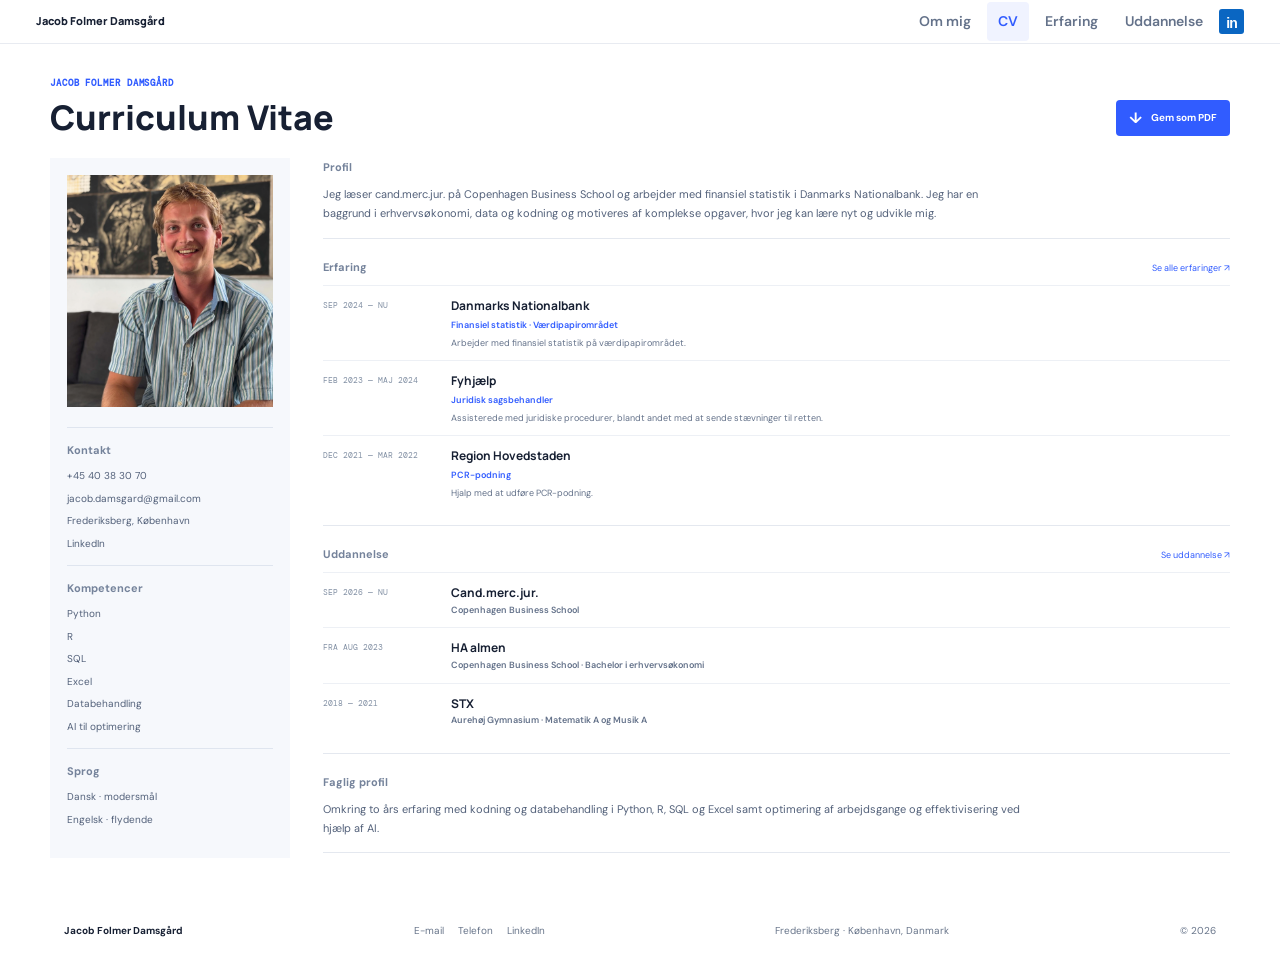
==== cv/index.html @ f984f9c4 "Add files via upload" ====
<!doctype html>
<html lang="da">
  <head>
    <meta charset="utf-8" />
    <meta name="viewport" content="width=device-width, initial-scale=1" />
    <meta name="description" content="CV for Jacob Folmer Damsgård." />
    <meta name="theme-color" content="#ffffff" />
    <title>CV — Jacob Folmer Damsgård</title>
    <link rel="preconnect" href="https://fonts.googleapis.com" />
    <link rel="preconnect" href="https://fonts.gstatic.com" crossorigin />
    <link href="https://fonts.googleapis.com/css2?family=DM+Mono:wght@400;500&family=DM+Sans:wght@400;500;600;700&family=Manrope:wght@400;500;600;700;800&display=swap" rel="stylesheet" />
    <link rel="stylesheet" href="../styles.css" />
    <script src="../site.js" defer></script>
  </head>
  <body data-page="cv">
    <a class="skip-link" href="#indhold">Gå til indhold</a>
    <header class="topbar">
      <a class="wordmark" href="../">Jacob Folmer Damsgård</a>
      <button class="menu-toggle" type="button" aria-expanded="false" aria-controls="main-nav"><span class="menu-toggle-lines" aria-hidden="true"></span><span class="sr-only">Åbn navigation</span></button>
      <nav class="main-nav" id="main-nav" aria-label="Hovednavigation">
        <a href="../">Om mig</a><a class="is-current" aria-current="page" href="../cv/">CV</a><a href="../experience/">Erfaring</a><a href="../education/">Uddannelse</a>
        <a class="nav-linkedin" href="https://www.linkedin.com/in/jacob-folmer-damsg%C3%A5rd-960692263/" target="_blank" rel="noreferrer" aria-label="LinkedIn, åbner i en ny fane"><span aria-hidden="true">in</span></a>
      </nav>
      <span class="nav-spacer" aria-hidden="true"></span>
    </header>
    <main class="cv-page" id="indhold">
      <div class="page-title-row cv-title-row">
        <div><p class="page-eyebrow">JACOB FOLMER DAMSGÅRD</p><h1>Curriculum Vitae</h1></div>
        <button class="download-button" type="button" data-print><span aria-hidden="true">↓</span> Gem som PDF</button>
      </div>
      <div class="cv-layout">
        <aside class="cv-sidebar">
          <img class="cv-photo" src="../cv%20billede.png" alt="Portræt af Jacob Folmer Damsgård" />
          <section class="cv-side-section"><h2>Kontakt</h2><ul class="cv-contact-list"><li><a href="tel:+4540383070">+45 40 38 30 70</a></li><li><a href="mailto:jacob.damsgard@gmail.com">jacob.damsgard@gmail.com</a></li><li>Frederiksberg, København</li><li><a href="https://www.linkedin.com/in/jacob-folmer-damsg%C3%A5rd-960692263/" target="_blank" rel="noreferrer">LinkedIn</a></li></ul></section>
          <section class="cv-side-section"><h2>Kompetencer</h2><ul class="cv-skill-list"><li>Python</li><li>R</li><li>SQL</li><li>Excel</li><li>Databehandling</li><li>AI til optimering</li></ul></section>
          <section class="cv-side-section"><h2>Sprog</h2><ul class="cv-skill-list"><li>Dansk · modersmål</li><li>Engelsk · flydende</li></ul></section>
        </aside>
        <div class="cv-main-column">
          <section class="cv-section"><h2>Profil</h2><p>Jeg læser cand.merc.jur. på Copenhagen Business School og arbejder med finansiel statistik i Danmarks Nationalbank. Jeg har en baggrund i erhvervsøkonomi, data og kodning og motiveres af komplekse opgaver, hvor jeg kan lære nyt og udvikle mig.</p></section>
          <section class="cv-section"><div class="cv-section-title"><h2>Erfaring</h2><a href="../experience/">Se alle erfaringer ↗</a></div>
            <article class="cv-entry"><div class="cv-entry-meta">SEP 2024 — NU</div><div><h3>Danmarks Nationalbank</h3><p class="cv-role">Finansiel statistik · Værdipapirområdet</p><p>Arbejder med finansiel statistik på værdipapirområdet.</p></div></article>
            <article class="cv-entry"><div class="cv-entry-meta">FEB 2023 — MAJ 2024</div><div><h3>Fyhjælp</h3><p class="cv-role">Juridisk sagsbehandler</p><p>Assisterede med juridiske procedurer, blandt andet med at sende stævninger til retten.</p></div></article>
            <article class="cv-entry"><div class="cv-entry-meta">DEC 2021 — MAR 2022</div><div><h3>Region Hovedstaden</h3><p class="cv-role">PCR-podning</p><p>Hjalp med at udføre PCR-podning.</p></div></article>
          </section>
          <section class="cv-section"><div class="cv-section-title"><h2>Uddannelse</h2><a href="../education/">Se uddannelse ↗</a></div>
            <article class="cv-entry"><div class="cv-entry-meta">SEP 2026 — NU</div><div><h3>Cand.merc.jur.</h3><p class="cv-role">Copenhagen Business School</p></div></article>
            <article class="cv-entry"><div class="cv-entry-meta">FRA AUG 2023</div><div><h3>HA almen</h3><p class="cv-role">Copenhagen Business School · Bachelor i erhvervsøkonomi</p></div></article>
            <article class="cv-entry"><div class="cv-entry-meta">2018 — 2021</div><div><h3>STX</h3><p class="cv-role">Aurehøj Gymnasium · Matematik A og Musik A</p></div></article>
          </section>
          <section class="cv-section"><h2>Faglig profil</h2><p>Omkring to års erfaring med kodning og databehandling i Python, R, SQL og Excel samt optimering af arbejdsgange og effektivisering ved hjælp af AI.</p></section>
        </div>
      </div>
    </main>
    <footer class="footer"><a class="footer-name" href="../">Jacob Folmer Damsgård</a><div class="footer-contact"><a href="mailto:jacob.damsgard@gmail.com">E-mail</a><a href="tel:+4540383070">Telefon</a><a href="https://www.linkedin.com/in/jacob-folmer-damsg%C3%A5rd-960692263/" target="_blank" rel="noreferrer">LinkedIn</a></div><span>Frederiksberg · København, Danmark</span><span>© <span data-current-year>2026</span></span></footer>
  </body>
</html>
---- styles.css ----
:root {
  color-scheme: light;
  --ink: #172033;
  --muted: #68758a;
  --paper: #ffffff;
  --white: #ffffff;
  --line: #e1e6ef;
  --green: #315cff;
  --green-dark: #294bd0;
  --lime: #edf2ff;
  --coral: #315cff;
  --serif: Georgia, "Times New Roman", serif;
  --sans: "DM Sans", "Segoe UI", sans-serif;
  --display: "Manrope", "Segoe UI", sans-serif;
  --mono: "DM Mono", Consolas, monospace;
}

* { box-sizing: border-box; }
html { scroll-behavior: smooth; scroll-padding-top: 86px; }
body { margin: 0; background: var(--paper); color: var(--ink); font-family: var(--sans); font-size: 15px; line-height: 1.65; }
a { color: inherit; text-decoration: none; }
button { color: inherit; font: inherit; }
::selection { background: var(--lime); color: var(--ink); }
.skip-link { position: fixed; z-index: 20; top: 8px; left: 8px; padding: 10px 14px; transform: translateY(-150%); background: var(--ink); color: white; }
.skip-link:focus { transform: translateY(0); }
.sr-only { position: absolute; width: 1px; height: 1px; overflow: hidden; clip: rect(0, 0, 0, 0); white-space: nowrap; }

.topbar { position: sticky; z-index: 10; top: 0; display: grid; grid-template-columns: 1fr auto 1fr; align-items: center; min-height: 72px; padding: 0 clamp(22px, 5vw, 78px); border-bottom: 1px solid rgba(29, 41, 37, .1); background: rgba(244, 246, 241, .94); backdrop-filter: blur(14px); }
.wordmark { display: inline-flex; align-items: center; gap: 11px; width: max-content; font-family: var(--display); font-size: 13px; font-weight: 800; }
.wordmark-mark { display: grid; width: 32px; height: 32px; place-items: center; background: var(--green); color: var(--lime); font-family: var(--mono); font-size: 11px; }
.main-nav { display: flex; align-items: center; gap: clamp(18px, 3vw, 42px); }
.main-nav a { position: relative; padding: 8px 0; color: var(--muted); font-size: 12px; font-weight: 600; transition: color .2s ease; }
.main-nav a:hover, .main-nav a.is-current { color: var(--ink); }
.main-nav a.is-current::after { position: absolute; right: 0; bottom: 1px; left: 0; height: 2px; background: var(--coral); content: ""; }
.contact-link { justify-self: end; display: inline-flex; align-items: center; gap: 9px; font-size: 12px; font-weight: 700; }
.contact-dot, .availability span { width: 7px; height: 7px; border-radius: 50%; background: #79a655; box-shadow: 0 0 0 4px rgba(121, 166, 85, .14); }
.menu-toggle { display: none; }

.page-grid { display: grid; grid-template-columns: minmax(210px, .75fr) minmax(0, 2fr); column-gap: clamp(40px, 8vw, 128px); }
.hero { position: relative; min-height: 640px; padding: 90px clamp(22px, 12vw, 190px) 96px; overflow: hidden; background-image: radial-gradient(rgba(36, 92, 73, .13) .75px, transparent .75px); background-size: 18px 18px; }
.hero::before { position: absolute; top: 0; right: 0; width: 37%; height: 100%; background: linear-gradient(90deg, transparent, rgba(215, 237, 123, .14)); content: ""; pointer-events: none; }
.hero-aside, .hero-copy { position: relative; z-index: 1; }
.hero-aside { padding-top: 15px; }
.portrait-frame { position: relative; display: flex; flex-direction: column; justify-content: center; width: min(100%, 220px); aspect-ratio: 4 / 5; padding: 22px; overflow: hidden; background: var(--green); color: var(--white); }
.portrait-frame::before { position: absolute; top: -25%; right: -40%; width: 120%; aspect-ratio: 1; border: 1px solid rgba(215, 237, 123, .48); border-radius: 50%; content: ""; }
.portrait-frame::after { position: absolute; right: -19%; bottom: -33%; width: 100%; aspect-ratio: 1; border: 1px solid rgba(255, 254, 250, .4); border-radius: 50%; content: ""; }
.portrait-initials { position: relative; z-index: 1; align-self: center; color: var(--lime); font-family: var(--display); font-size: clamp(50px, 7vw, 78px); font-weight: 600; line-height: 1; letter-spacing: 0; }
.portrait-caption, .portrait-index { position: absolute; z-index: 1; left: 20px; font-size: 11px; line-height: 1.45; }
.portrait-caption { bottom: 40px; }
.portrait-index { bottom: 17px; color: rgba(255, 254, 250, .62); font-family: var(--mono); font-size: 8px; }
.availability { display: flex; align-items: center; gap: 10px; margin-top: 17px; color: var(--muted); font-size: 11px; }
.eyebrow, .section-kicker { display: flex; align-items: center; gap: 10px; margin: 0; color: var(--green); font-family: var(--mono); font-size: 10px; font-weight: 500; letter-spacing: 0; text-transform: uppercase; }
.eyebrow-line { width: 27px; height: 1px; background: var(--coral); }
h1, h2, h3, p { margin-top: 0; }
.hero h1 { margin: 25px 0 17px; font-family: var(--display); font-size: clamp(48px, 7.5vw, 91px); font-weight: 700; line-height: .98; letter-spacing: 0; }
.hero h1 span, .section-head h2 span { color: var(--green); font-family: var(--serif); font-weight: 400; font-style: italic; }
.hero-lede { max-width: 520px; margin-bottom: 27px; color: #4f5c55; font-size: 17px; line-height: 1.72; }
.hero-actions { display: flex; align-items: center; gap: 25px; }
.button { display: inline-flex; align-items: center; justify-content: center; gap: 21px; min-height: 46px; padding: 0 18px; font-size: 12px; font-weight: 700; transition: transform .18s ease, background .18s ease; }
.button:hover { transform: translateY(-2px); }
.button-primary { background: var(--green); color: var(--white); }
.button-primary:hover { background: var(--green-dark); }
.button span { font-size: 16px; }
.text-link { border-bottom: 1px solid var(--coral); font-size: 12px; font-weight: 700; }
.text-link span { padding-left: 6px; color: var(--coral); }
.hero-meta { display: flex; flex-wrap: wrap; gap: 14px 28px; margin-top: 48px; color: var(--muted); font-size: 11px; }
.meta-label { margin-right: 7px; color: var(--green); font-family: var(--mono); font-size: 9px; }
.hero-bottomline { position: absolute; right: clamp(22px, 12vw, 190px); bottom: 25px; left: clamp(22px, 12vw, 190px); display: flex; justify-content: space-between; align-items: center; border-top: 1px solid rgba(29, 41, 37, .18); padding-top: 12px; color: var(--muted); font-family: var(--mono); font-size: 9px; text-transform: uppercase; }
.hero-bottomline a { display: grid; width: 28px; height: 28px; place-items: center; border: 1px solid var(--line); border-radius: 50%; color: var(--green); font-size: 16px; }

.section { padding: 100px clamp(22px, 12vw, 190px); }
.section-head h2 { margin: 15px 0 0; font-family: var(--display); font-size: clamp(38px, 5vw, 58px); font-weight: 700; line-height: 1.08; letter-spacing: 0; }
.section-heading-row { display: flex; justify-content: space-between; align-items: end; gap: 24px; margin-bottom: 45px; }
.profile-section { display: grid; grid-template-columns: minmax(220px, .9fr) minmax(0, 1fr); gap: clamp(42px, 10vw, 150px); background: var(--white); }
.profile-content { max-width: 650px; }
.profile-content p { margin-bottom: 18px; color: #526058; font-size: 14px; }
.profile-content .profile-intro { color: var(--ink); font-family: var(--serif); font-size: 23px; line-height: 1.55; }
.profile-facts { display: grid; grid-template-columns: repeat(3, 1fr); gap: 16px; margin-top: 34px; padding-top: 20px; border-top: 1px solid var(--line); }
.profile-facts div { display: flex; gap: 10px; align-items: start; color: var(--muted); font-size: 11px; line-height: 1.45; }
.fact-number { color: var(--coral); font-family: var(--mono); font-size: 10px; }
.experience-section { background: var(--paper); }
.filters { display: flex; gap: 4px; padding: 4px; border: 1px solid var(--line); }
.filter-button { min-width: 66px; min-height: 32px; padding: 0 11px; border: 0; background: transparent; color: var(--muted); cursor: pointer; font-size: 11px; }
.filter-button.is-active { background: var(--green); color: white; }
.timeline { position: relative; display: grid; gap: 18px; }
.timeline::before { position: absolute; top: 0; bottom: 0; left: 116px; width: 1px; background: var(--line); content: ""; }
.timeline-item { position: relative; display: grid; grid-template-columns: 116px minmax(0, 1fr); gap: 38px; animation: appear .5s both; }
.timeline-item:nth-child(2) { animation-delay: .06s; }
.timeline-item:nth-child(3) { animation-delay: .12s; }
.timeline-item:nth-child(4) { animation-delay: .18s; }
.timeline-item.is-hidden { display: none; }
.timeline-date { position: relative; padding-top: 28px; color: var(--muted); font-family: var(--mono); font-size: 9px; line-height: 1.5; }
.timeline-dot { position: absolute; z-index: 1; top: 31px; right: -43px; width: 9px; height: 9px; border: 2px solid var(--paper); border-radius: 50%; background: var(--coral); box-shadow: 0 0 0 1px var(--coral); }
.timeline-card { padding: 23px 26px 20px; border: 1px solid var(--line); background: var(--white); transition: border-color .2s ease, transform .2s ease; }
.timeline-card:hover { transform: translateY(-2px); border-color: #9bab9f; }
.timeline-card-top { display: flex; justify-content: space-between; align-items: center; margin-bottom: 12px; }
.type-label { color: var(--green); font-family: var(--mono); font-size: 9px; text-transform: uppercase; }
.type-legal { color: var(--coral); }
.card-index { color: #a7b0aa; font-family: var(--mono); font-size: 10px; }
.timeline-card h3 { margin: 0; font-family: var(--display); font-size: 22px; line-height: 1.3; }
.timeline-card .role { margin: 3px 0 10px; color: var(--green); font-size: 12px; font-weight: 700; }
.timeline-card > p:not(.role) { max-width: 650px; margin-bottom: 11px; color: var(--muted); font-size: 13px; }
details summary { width: max-content; max-width: 100%; color: var(--green); cursor: pointer; font-size: 11px; font-weight: 700; list-style: none; }
details summary::-webkit-details-marker { display: none; }
details summary::after { display: inline-block; margin-left: 9px; color: var(--coral); content: "+"; font-size: 15px; }
details[open] summary::after { content: "−"; }
.timeline-card details p { margin: 8px 0 0; color: var(--muted); font-size: 12px; }
.tag-row, .skill-tags { display: flex; flex-wrap: wrap; gap: 7px; margin-top: 18px; }
.tag-row span, .skill-tags span { padding: 5px 9px; border: 1px solid var(--line); color: var(--muted); font-family: var(--mono); font-size: 9px; }

.education-section { background: var(--white); }
.education-list { margin-top: 45px; border-top: 1px solid var(--line); }
.education-item { display: grid; grid-template-columns: 130px minmax(0, 1fr) 100px; gap: 20px; align-items: start; padding: 24px 0; border-bottom: 1px solid var(--line); }
.education-year { padding-top: 5px; color: var(--muted); font-family: var(--mono); font-size: 10px; }
.education-place { margin: 0 0 3px; color: var(--green); font-size: 11px; font-weight: 700; }
.education-item h3 { margin: 0 0 6px; font-family: var(--display); font-size: 20px; }
.education-item p:last-child { max-width: 650px; margin-bottom: 0; color: var(--muted); font-size: 12px; }
.education-status { justify-self: end; margin-top: 4px; padding: 4px 8px; background: var(--lime); color: var(--green-dark); font-family: var(--mono); font-size: 8px; }
.status-complete { background: #e9eee8; color: var(--muted); }
.earlier-education { padding: 18px 0; border-bottom: 1px solid var(--line); }
.earlier-education summary { font-size: 12px; }
.earlier-grid { display: grid; grid-template-columns: repeat(2, 1fr); gap: 12px 30px; padding-top: 18px; }
.earlier-grid p { margin: 0; color: var(--muted); font-size: 11px; }
.earlier-grid strong { color: var(--ink); }

.skills-section { display: grid; grid-template-columns: minmax(220px, .9fr) minmax(0, 1fr); gap: clamp(42px, 10vw, 150px); }
.skills-content { display: grid; grid-template-columns: repeat(2, minmax(0, 1fr)); gap: 30px 34px; }
.skill-block { padding-top: 15px; border-top: 2px solid var(--green); }
.skill-block h3 { margin-bottom: 9px; font-family: var(--display); font-size: 16px; }
.skill-block p { margin-bottom: 0; color: var(--muted); font-size: 12px; }
.skill-tags { margin-top: 13px; }
.language-list { margin: 0; }
.language-list div { display: grid; grid-template-columns: 86px 1fr; padding: 5px 0; border-bottom: 1px solid var(--line); font-size: 11px; }
.language-list dt { font-weight: 700; }
.language-list dd { margin: 0; color: var(--muted); }
.quote-block { position: relative; grid-column: 1 / -1; display: flex; flex-direction: column; justify-content: center; min-height: 140px; padding: 23px 28px 20px 70px; background: var(--lime); }
.quote-mark { position: absolute; top: 13px; left: 23px; color: var(--green); font-family: var(--serif); font-size: 62px; line-height: 1; }
.quote-block p { max-width: 470px; margin: 0; color: var(--green-dark); font-family: var(--serif); font-size: 23px; font-style: italic; line-height: 1.35; }
.quote-note { margin-top: 12px; color: var(--green); font-family: var(--mono); font-size: 8px; }

.contact-section { padding: 78px clamp(22px, 12vw, 190px); background: var(--green); color: var(--white); }
.contact-inner { display: grid; grid-template-columns: minmax(0, 1fr) auto; align-items: end; gap: 20px 45px; }
.contact-section .section-kicker { grid-column: 1 / -1; color: var(--lime); }
.contact-section h2 { grid-column: 1; margin: 0; font-family: var(--display); font-size: clamp(42px, 6vw, 68px); font-weight: 600; line-height: 1; }
.button-light { grid-column: 2; grid-row: 2; margin-bottom: 6px; background: var(--lime); color: var(--green-dark); }
.button-light:hover { background: #e3f59a; }
.contact-details { grid-column: 1 / -1; display: flex; flex-wrap: wrap; gap: 12px 32px; margin-top: 28px; padding-top: 18px; border-top: 1px solid rgba(255, 255, 255, .25); color: rgba(255, 254, 250, .78); font-size: 11px; }
.contact-details a:hover { color: var(--lime); }
.footer { display: flex; justify-content: space-between; gap: 16px; padding: 17px clamp(22px, 5vw, 78px); color: var(--muted); font-size: 10px; }
.footer-name { color: var(--ink); font-weight: 700; }
.footer-contact { display: flex; gap: 14px; }
.footer-contact a:hover { color: #315cff; }

.topbar { grid-template-columns: 1fr auto auto; width: min(100%, 1280px); min-height: 44px; margin: 0 auto; padding: 0 36px; border-bottom: 1px solid #e8ebf1; background: rgba(255, 255, 255, .96); }
.wordmark { gap: 0; font-size: 11px; }
.main-nav { justify-self: end; gap: 5px; }
.main-nav a { padding: 8px 11px; border-radius: 4px; color: #64728a; font-size: 14px; font-weight: 600; transition: background .18s ease, color .18s ease; }
.main-nav a:hover, .main-nav a:focus-visible, .main-nav a.is-current { color: #315cff; }
.main-nav a:hover, .main-nav a:focus-visible { background: #f5f7ff; }
.main-nav a:focus-visible { outline: 2px solid #315cff; outline-offset: 2px; }
.main-nav a.is-current { background: #f0f3ff; }
.main-nav a.is-current::after { display: none; }
.main-nav .nav-linkedin { display: inline-grid; width: 25px; height: 25px; place-items: center; padding: 0; border-radius: 3px; background: #0a66c2; color: #fff; font-family: Arial, sans-serif; font-size: 14px; font-weight: 700; line-height: 1; }
.main-nav .nav-linkedin:hover, .main-nav .nav-linkedin:focus-visible { background: #004182; color: #fff; }
.main-nav .nav-linkedin span { transform: translateY(1px); letter-spacing: -1px; }
.nav-spacer { width: 0; }

.about-hero { display: grid; grid-template-columns: minmax(0, 1fr) 280px; gap: 70px; align-items: center; width: min(100% - 72px, 1180px); min-height: 450px; margin: 0 auto; padding: 48px 0 55px; }
.about-intro { max-width: 640px; }
.about-intro .eyebrow { margin-bottom: 12px; color: #315cff; font-family: var(--sans); font-size: 10px; font-weight: 700; letter-spacing: 1.1px; }
.about-intro h1 { max-width: 520px; margin: 0 0 6px; color: #151c2d; font-family: var(--display); font-size: clamp(32px, 4vw, 43px); font-weight: 800; line-height: 1.08; letter-spacing: -.3px; }
.about-role { margin: 0 0 19px; color: #64728a; font-size: 14px; }
.about-description { max-width: 520px; margin: 0 0 20px; color: #34415a; font-size: 12px; line-height: 1.8; }
.about-contact { display: grid; gap: 7px; margin: 0; padding: 0; list-style: none; }
.about-contact li { display: flex; align-items: center; gap: 9px; color: #63718a; font-size: 10px; }
.about-contact a:hover { color: #315cff; text-decoration: underline; text-underline-offset: 3px; }
.contact-symbol { display: inline-grid; width: 13px; place-items: center; color: #315cff; font-family: var(--display); font-size: 11px; font-weight: 700; }
.about-portrait { width: 250px; height: 340px; overflow: hidden; background: #eef1f7; }
.about-portrait img { display: block; width: 100%; height: 100%; object-fit: cover; object-position: center 27%; }
.about-portrait > span { font-family: var(--display); font-size: 64px; font-weight: 700; line-height: 1; }
.about-portrait p { margin: 12px 0 0; color: #68758a; font-size: 10px; line-height: 1.5; text-align: center; }
.about-personal { border-top: 1px solid #e8ebf1; background: #fff; }
.about-personal-inner { display: grid; grid-template-columns: minmax(220px, .75fr) minmax(0, 1fr); gap: 65px; width: min(100% - 72px, 1180px); margin: 0 auto; padding: 31px 0 35px; }
.about-personal-kicker { margin: 0 0 8px; color: #315cff; font-family: var(--mono); font-size: 8px; }
.about-personal h2 { margin: 0; color: #172033; font-family: var(--display); font-size: 24px; line-height: 1.2; }
.about-personal-copy p { margin: 0 0 9px; color: #5e6c82; font-size: 11px; line-height: 1.75; }
.about-personal-copy p:last-child { margin-bottom: 0; }
.about-legal-interest { border-top: 1px solid #e8ebf1; background: #f6f8fc; }
.about-legal-interest-inner { display: grid; grid-template-columns: minmax(220px, .75fr) minmax(0, 1fr); gap: 65px; align-items: center; width: min(100% - 72px, 1180px); margin: 0 auto; padding: 31px 0 35px; }
.about-legal-interest h2 { margin: 0; color: #172033; font-family: var(--display); font-size: 24px; line-height: 1.2; }
.about-legal-interest-inner > p { margin: 0; color: #5e6c82; font-size: 11px; line-height: 1.8; }
.about-skills { background: #f6f8fc; }
.about-band-inner, .about-languages { width: min(100% - 72px, 1180px); margin: 0 auto; }
.about-band-inner { min-height: 145px; padding: 34px 0 30px; }
.about-skills h2, .about-languages h2 { margin: 0 0 13px; color: #8793a7; font-family: var(--sans); font-size: 10px; font-weight: 700; letter-spacing: .9px; }
.about-skill-tags { display: flex; flex-wrap: wrap; gap: 6px; }
.about-skill-tags span { padding: 4px 9px; border: 1px solid #d5deff; border-radius: 4px; background: #f8faff; color: #315cff; font-size: 9px; line-height: 1.25; }
.about-languages { min-height: 132px; padding: 34px 0 32px; }
.language-cards { display: grid; grid-template-columns: repeat(3, minmax(120px, 160px)); gap: 8px; }
.language-card { display: flex; align-items: center; gap: 9px; min-height: 38px; padding: 6px 10px; border: 1px solid #e7eaf0; border-radius: 5px; background: #fff; box-shadow: 0 1px 2px rgba(24, 38, 67, .04); }
.language-card-symbol { color: #315cff; font-size: 12px; }
.language-card strong { display: block; font-size: 9px; font-weight: 600; }
.language-card small { display: block; color: #68758a; font-size: 8px; }

body[data-page="about"] .profile-section,
body[data-page="about"] .experience-section,
body[data-page="about"] .education-section,
body[data-page="about"] .skills-section,
body[data-page="about"] .contact-section { display: none; }
.about-explore { width: min(100% - 72px, 1180px); margin: 0 auto; padding: 18px 0 42px; }
.about-explore h2, .page-eyebrow { margin: 0 0 14px; color: #8793a7; font-family: var(--sans); font-size: 10px; font-weight: 700; letter-spacing: .9px; }
.explore-links { display: grid; grid-template-columns: repeat(3, minmax(0, 1fr)); gap: 12px; }
.explore-links a { display: grid; grid-template-columns: 1fr auto; gap: 5px 12px; align-items: center; padding: 15px 16px; border: 1px solid #e7eaf0; border-radius: 5px; background: #fff; transition: border-color .2s ease, transform .2s ease; }
.explore-links a:hover { transform: translateY(-2px); border-color: #b8c7ff; }
.explore-links a > span:first-child { grid-column: 1 / -1; color: #8793a7; font-family: var(--mono); font-size: 8px; }
.explore-links strong { font-size: 12px; }
.explore-links a > span:last-child { color: #315cff; }

.detail-page, .cv-page { width: min(100% - 72px, 1180px); margin: 0 auto; }
.detail-page-heading { padding: 44px 0 35px; }
.detail-page-heading .page-eyebrow, .cv-title-row .page-eyebrow { margin-bottom: 8px; color: #315cff; font-family: var(--mono); font-size: 9px; }
.detail-page-heading h1, .page-title-row h1 { margin: 0 0 9px; color: #172033; font-family: var(--display); font-size: clamp(34px, 5vw, 48px); font-weight: 800; line-height: 1.1; }
.detail-page-heading > p:last-child { max-width: 680px; margin: 0; color: #68758a; font-size: 13px; }
.detail-section { padding: 20px 0 40px; }
.detail-section-title { display: flex; align-items: center; gap: 10px; margin: 0 0 20px; color: #75839b; font-size: 12px; font-weight: 700; }
.detail-section-title > span { color: #315cff; }
.detail-card-list { display: grid; gap: 14px; }
.detail-card { padding: 21px 24px; border: 1px solid #e4e8ef; border-radius: 5px; background: #fff; box-shadow: 0 1px 3px rgba(24, 38, 67, .035); }
.detail-card-meta, .education-detail-meta { display: flex; justify-content: space-between; gap: 14px; margin-bottom: 9px; color: #8290a4; font-family: var(--mono); font-size: 8px; }
.detail-card h3, .education-detail-card h3, .other-education-grid h3 { margin: 0 0 3px; color: #172033; font-family: var(--display); font-size: 18px; line-height: 1.35; }
.detail-role { margin: 0 0 9px; color: #315cff; font-size: 11px; font-weight: 700; }
.detail-card > p:not(.detail-role), .detail-card li, .education-detail-card > p:not(.detail-role), .other-education-grid p { color: #5e6c82; font-size: 11px; line-height: 1.75; }
.detail-card > p:last-of-type { margin-bottom: 9px; }
.detail-card ul { margin: 8px 0 12px; padding-left: 18px; }
.detail-tags { display: flex; flex-wrap: wrap; gap: 6px; margin-top: 13px; }
.detail-tags span { padding: 4px 8px; border: 1px solid #d5deff; border-radius: 4px; background: #f8faff; color: #315cff; font-family: var(--mono); font-size: 8px; }
.next-page-links { display: flex; flex-wrap: wrap; gap: 10px; padding: 10px 0 45px; }
.next-page-links a { display: inline-flex; gap: 20px; align-items: center; padding: 10px 13px; border: 1px solid #e4e8ef; border-radius: 4px; color: #315cff; font-size: 11px; font-weight: 600; }
.next-page-links a:hover { background: #f6f8fc; }

.education-timeline { display: grid; gap: 12px; }
.education-detail-card { padding: 20px 23px; border: 1px solid #e4e8ef; border-radius: 5px; background: #fff; }
.education-detail-meta { align-items: center; }
.education-pill { padding: 3px 7px; border-radius: 3px; background: #eef2ff; color: #315cff; font-size: 7px; }
.education-detail-card .detail-role { margin-bottom: 4px; }
.education-detail-card > p:not(.detail-role) { max-width: 780px; margin: 8px 0 0; }
.thesis-summary { margin-top: 17px; padding: 14px 15px; border-left: 3px solid #315cff; background: #f6f8fc; }
.thesis-heading { display: flex; justify-content: space-between; align-items: center; gap: 12px; margin-bottom: 5px; }
.thesis-heading h4 { margin: 0; color: #75839b; font-size: 10px; font-weight: 700; }
.thesis-heading > span { color: #315cff; font-family: var(--mono); font-size: 9px; font-weight: 500; }
.thesis-summary h5 { margin: 0 0 5px; color: #172033; font-family: var(--display); font-size: 12px; }
.thesis-summary p { margin: 0; color: #5e6c82; font-size: 10px; line-height: 1.65; }
.thesis-download { display: inline-flex; align-items: center; gap: 7px; margin-top: 9px; color: #315cff; font-size: 10px; font-weight: 700; }
.thesis-download:hover { text-decoration: underline; text-underline-offset: 3px; }
.thesis-download span { font-size: 14px; }
.extra-education { padding-top: 0; }
.course-section { padding-top: 0; }
.course-group + .course-group { margin-top: 30px; }
.course-group-heading { display: flex; justify-content: space-between; align-items: baseline; gap: 12px; margin-bottom: 12px; }
.course-group-heading h3 { margin: 0; color: #172033; font-family: var(--display); font-size: 15px; }
.course-group-heading > span { color: #8793a7; font-family: var(--mono); font-size: 8px; }
.course-grid { display: grid; grid-template-columns: repeat(2, minmax(0, 1fr)); gap: 10px; }
.course-card { padding: 15px 17px; border: 1px solid #e4e8ef; border-radius: 5px; background: #fff; transition: border-color .2s ease, transform .2s ease; }
.course-card:hover { transform: translateY(-2px); border-color: #b8c7ff; }
.course-card h4 { margin: 0 0 6px; color: #315cff; font-family: var(--display); font-size: 12px; line-height: 1.45; }
.course-card h4 a:hover { text-decoration: underline; text-underline-offset: 3px; }
.course-card h4 a span { margin-left: 4px; font-size: 10px; }
.course-card p { margin: 0; color: #5e6c82; font-size: 10px; line-height: 1.65; }
.other-education-grid { display: grid; grid-template-columns: repeat(2, minmax(0, 1fr)); gap: 10px; }
.other-education-grid article { padding: 16px 18px; border: 1px solid #e4e8ef; border-radius: 5px; background: #fff; }
.other-education-grid .detail-card-meta { display: block; margin-bottom: 8px; }
.other-education-grid h3 { font-size: 14px; }
.other-education-grid p { margin: 6px 0 0; }

.cv-page { padding: 32px 0 48px; }
.page-title-row { display: flex; justify-content: space-between; align-items: end; gap: 20px; margin-bottom: 22px; }
.page-title-row h1 { margin-bottom: 0; font-size: 34px; }
.download-button { display: inline-flex; align-items: center; gap: 9px; min-height: 36px; padding: 0 13px; border: 0; border-radius: 4px; background: #315cff; color: #fff; cursor: pointer; font-size: 10px; font-weight: 700; }
.download-button:hover { background: #294bd0; }
.download-button span { font-size: 15px; }
.cv-layout { display: grid; grid-template-columns: 240px minmax(0, 1fr); gap: 33px; align-items: start; }
.cv-sidebar { padding: 17px; background: #f6f8fc; }
.cv-photo { display: block; width: 100%; aspect-ratio: 4 / 4.5; margin-bottom: 20px; object-fit: cover; object-position: center 24%; }
.cv-side-section { padding: 13px 0; border-top: 1px solid #dfe5ef; }
.cv-side-section h2, .cv-section h2 { margin: 0 0 9px; color: #75839b; font-size: 11px; font-weight: 700; }
.cv-contact-list, .cv-skill-list { display: grid; gap: 6px; margin: 0; padding: 0; color: #53617a; font-size: 10px; list-style: none; }
.cv-contact-list a:hover { color: #315cff; text-decoration: underline; }
.cv-main-column { display: grid; gap: 19px; }
.cv-section { padding-bottom: 15px; border-bottom: 1px solid #e4e8ef; }
.cv-section > p { max-width: 700px; margin: 0; color: #53617a; font-size: 11px; line-height: 1.7; }
.cv-section-title { display: flex; justify-content: space-between; align-items: baseline; gap: 12px; }
.cv-section-title a { color: #315cff; font-size: 9px; }
.cv-entry { display: grid; grid-template-columns: 115px minmax(0, 1fr); gap: 13px; padding: 10px 0; border-top: 1px solid #edf0f5; }
.cv-entry-meta { padding-top: 3px; color: #8290a4; font-family: var(--mono); font-size: 8px; }
.cv-entry h3 { margin: 0; color: #172033; font-family: var(--display); font-size: 12px; }
.cv-entry .cv-role { margin: 2px 0 3px; color: #315cff; font-size: 9px; font-weight: 600; }
.cv-entry p:last-child { margin: 0; color: #64728a; font-size: 9px; line-height: 1.6; }

@media (max-width: 800px) {
  .about-explore, .detail-page, .cv-page { width: calc(100% - 48px); }
  .cv-layout { grid-template-columns: 190px minmax(0, 1fr); gap: 22px; }
  .cv-sidebar { padding: 13px; }
}
@media (max-width: 540px) {
  .about-explore, .detail-page, .cv-page { width: calc(100% - 40px); }
  .about-explore { padding-bottom: 25px; }
  .explore-links { grid-template-columns: 1fr; gap: 7px; }
  .explore-links a { grid-template-columns: 1fr auto auto; }
  .explore-links a > span:first-child { grid-column: auto; }
  .detail-page-heading { padding: 32px 0 24px; }
  .detail-card { padding: 17px 15px; }
  .other-education-grid { grid-template-columns: 1fr; }
  .course-grid { grid-template-columns: 1fr; }
  .course-group-heading { align-items: start; flex-direction: column; gap: 4px; }
  .footer { align-items: center; }
  .footer-contact { order: 4; width: 100%; }
  .cv-page { padding-top: 25px; }
  .page-title-row { align-items: start; flex-direction: column; }
  .cv-layout { grid-template-columns: 1fr; gap: 22px; }
  .cv-sidebar { display: grid; grid-template-columns: 92px 1fr; gap: 0 15px; }
  .cv-photo { grid-row: span 3; width: 92px; aspect-ratio: 1; margin: 0; }
  .cv-side-section { padding: 7px 0; }
  .cv-side-section h2 { margin-bottom: 4px; }
  .cv-contact-list, .cv-skill-list { gap: 3px; font-size: 9px; }
  .cv-entry { grid-template-columns: 1fr; gap: 2px; }
}

@media print {
  body { background: #fff; color: #111; font-size: 10pt; }
  .topbar, .footer, .download-button, .skip-link, .cv-section-title a { display: none !important; }
  .cv-page { width: 100%; max-width: none; padding: 0; }
  .page-title-row { margin-bottom: 12px; }
  .page-title-row h1 { font-size: 22pt; }
  .cv-layout { grid-template-columns: 185px 1fr; gap: 20px; }
  .cv-sidebar { padding: 12px; background: #f4f6fa !important; print-color-adjust: exact; }
  .cv-photo { max-height: 195px; }
  .cv-main-column { gap: 10px; }
  .cv-section { padding-bottom: 8px; break-inside: avoid; }
  .cv-entry { padding: 6px 0; break-inside: avoid; }
  .cv-section h2 { font-size: 10pt; }
  .cv-section > p, .cv-entry p:last-child { font-size: 8pt; }
  a { color: inherit; text-decoration: none; }
  @page { size: A4; margin: 14mm; }
}

@keyframes appear { from { opacity: 0; transform: translateY(10px); } to { opacity: 1; transform: translateY(0); } }
.reveal { opacity: 0; transform: translateY(14px); transition: opacity .55s ease, transform .55s ease; }
.reveal.is-visible { opacity: 1; transform: translateY(0); }

@media (max-width: 800px) {
  .topbar { grid-template-columns: 1fr auto auto; gap: 14px; min-height: 52px; padding: 0 20px; }
  .wordmark { font-size: 12px; }
  .menu-toggle { display: grid; width: 38px; height: 38px; place-items: center; border: 1px solid var(--line); background: transparent; cursor: pointer; }
  .menu-toggle-lines, .menu-toggle-lines::before, .menu-toggle-lines::after { display: block; width: 15px; height: 1px; background: var(--ink); content: ""; }
  .menu-toggle-lines { position: relative; }
  .menu-toggle-lines::before { position: absolute; top: -5px; }
  .menu-toggle-lines::after { position: absolute; top: 5px; }
  .main-nav { position: absolute; top: 51px; right: 0; left: 0; display: none; align-items: stretch; gap: 0; padding: 10px 20px 17px; border-bottom: 1px solid var(--line); background: var(--paper); }
  .main-nav.is-open { display: flex; flex-direction: column; }
  .main-nav a { padding: 11px 0; border-bottom: 1px solid rgba(29, 41, 37, .08); }
  .main-nav a.is-current::after { right: auto; width: 25px; }
  .main-nav .nav-linkedin { align-self: flex-start; width: 28px; height: 28px; margin-top: 9px; padding: 0; border-bottom: 0; }
  .contact-link { font-size: 0; }
  .contact-dot { width: 9px; height: 9px; }
  .hero { grid-template-columns: 145px minmax(0, 1fr); gap: 28px; min-height: 580px; padding: 70px 28px 82px; }
  .portrait-frame { width: 145px; }
  .portrait-caption { left: 15px; font-size: 10px; }
  .portrait-index { left: 15px; font-size: 7px; }
  .availability { font-size: 9px; }
  .hero h1 { font-size: clamp(46px, 9vw, 72px); }
  .hero-lede { font-size: 15px; }
  .hero-bottomline { right: 28px; left: 28px; }
  .section { padding: 76px 28px; }
  .profile-section, .skills-section { grid-template-columns: 1fr; gap: 28px; }
  .section-heading-row { align-items: start; flex-direction: column; }
  .contact-section { padding: 66px 28px; }
  .about-hero { grid-template-columns: minmax(0, 1fr) 200px; gap: 30px; width: calc(100% - 48px); min-height: 390px; padding: 42px 0; }
  .about-portrait { width: 195px; height: 280px; }
  .about-band-inner, .about-languages, .about-personal-inner, .about-legal-interest-inner { width: calc(100% - 48px); }
  .about-personal-inner { grid-template-columns: 1fr; gap: 14px; padding: 27px 0; }
  .about-legal-interest-inner { grid-template-columns: 1fr; gap: 14px; padding: 27px 0; }
}

@media (max-width: 540px) {
  body { font-size: 14px; }
  .topbar { padding: 0 16px; }
  .wordmark { gap: 8px; font-size: 11px; }
  .wordmark-mark { width: 29px; height: 29px; }
  .hero { grid-template-columns: 1fr; gap: 28px; min-height: auto; padding: 45px 20px 80px; }
  .hero-aside { display: flex; align-items: end; gap: 14px; padding: 0; }
  .portrait-frame { width: 96px; aspect-ratio: 1; padding: 10px; }
  .portrait-frame::before { top: -20%; right: -50%; }
  .portrait-frame::after { right: -32%; bottom: -55%; }
  .portrait-initials { font-size: 36px; }
  .portrait-caption, .portrait-index { display: none; }
  .availability { margin: 0 0 5px; }
  .hero-copy { padding-top: 2px; }
  .hero h1 { margin-top: 18px; font-size: clamp(47px, 14vw, 66px); }
  .hero-lede { max-width: 420px; font-size: 14px; }
  .hero-actions { flex-wrap: wrap; gap: 17px; }
  .hero-meta { gap: 8px 18px; margin-top: 30px; }
  .hero-bottomline { right: 20px; left: 20px; font-size: 8px; }
  .hero-bottomline span:nth-child(2) { max-width: 145px; text-align: right; }
  .about-hero { grid-template-columns: 1fr; gap: 20px; width: calc(100% - 40px); min-height: auto; padding: 35px 0 28px; }
  .about-intro { grid-row: 2; }
  .about-intro h1 { font-size: 35px; }
  .about-description { font-size: 12px; }
  .about-portrait { grid-row: 1; width: 128px; height: 128px; }
  .about-portrait img { object-position: center 24%; }
  .about-band-inner, .about-languages, .about-personal-inner, .about-legal-interest-inner { width: calc(100% - 40px); }
  .about-personal-inner { gap: 12px; padding: 23px 0; }
  .about-legal-interest-inner { gap: 12px; padding: 23px 0; }
  .about-personal h2 { font-size: 22px; }
  .about-band-inner { min-height: 0; padding: 24px 0; }
  .about-languages { min-height: 0; padding: 24px 0; }
  .language-cards { grid-template-columns: repeat(3, minmax(0, 1fr)); gap: 6px; }
  .language-card { align-items: flex-start; flex-direction: column; gap: 2px; min-height: 54px; padding: 8px; }
  .language-card-symbol { display: none; }
  .language-card strong { font-size: 9px; }
  .section { padding: 64px 20px; }
  .section-head h2 { font-size: 39px; }
  .profile-content .profile-intro { font-size: 21px; }
  .profile-facts { gap: 8px; }
  .profile-facts div { flex-direction: column; gap: 4px; font-size: 10px; }
  .filters { width: 100%; }
  .filter-button { flex: 1; }
  .timeline { gap: 13px; }
  .timeline::before { left: 8px; }
  .timeline-item { grid-template-columns: 1fr; gap: 0; padding-left: 27px; }
  .timeline-date { padding: 0 0 8px; font-size: 8px; }
  .timeline-dot { top: 4px; right: auto; left: -23px; }
  .timeline-card { padding: 18px 16px; }
  .timeline-card h3 { font-size: 19px; }
  .education-item { grid-template-columns: 1fr auto; gap: 7px 12px; padding: 19px 0; }
  .education-year { grid-column: 1 / -1; }
  .education-item > div:nth-child(2) { grid-column: 1; }
  .education-status { grid-column: 2; grid-row: 2; font-size: 7px; }
  .earlier-grid, .skills-content { grid-template-columns: 1fr; gap: 21px; }
  .quote-block { grid-column: auto; min-height: 125px; padding-left: 58px; }
  .quote-mark { left: 16px; }
  .quote-block p { font-size: 20px; }
  .contact-section { padding: 56px 20px; }
  .contact-inner { grid-template-columns: 1fr; gap: 20px; }
  .contact-section .section-kicker, .contact-section h2, .button-light, .contact-details { grid-column: 1; }
  .contact-section h2 { grid-row: 2; font-size: 52px; }
  .button-light { grid-row: 3; justify-self: start; }
  .contact-details { gap: 10px 18px; margin-top: 6px; font-size: 10px; }
  .footer { flex-wrap: wrap; padding: 15px 20px; font-size: 9px; }
}

@media (prefers-reduced-motion: reduce) {
  *, *::before, *::after { scroll-behavior: auto !important; animation-duration: .01ms !important; animation-iteration-count: 1 !important; transition-duration: .01ms !important; }
  .reveal { opacity: 1; transform: none; }
}
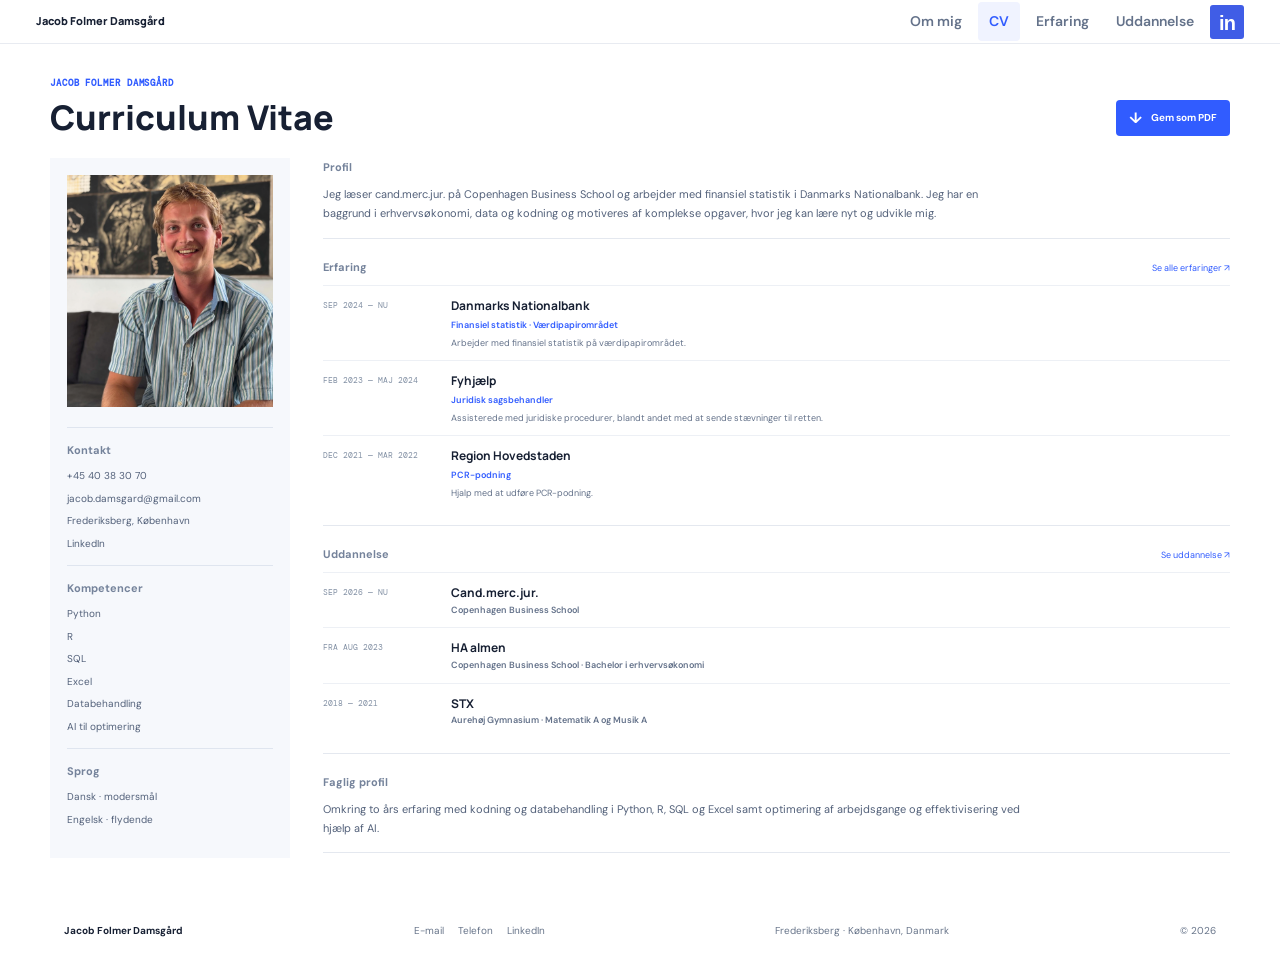
==== commit 793ceffd: "Bust cached navigation stylesheet on CV page" ====
--- a/cv/index.html
+++ b/cv/index.html
@@ -9,7 +9,7 @@
     <link rel="preconnect" href="https://fonts.googleapis.com" />
     <link rel="preconnect" href="https://fonts.gstatic.com" crossorigin />
     <link href="https://fonts.googleapis.com/css2?family=DM+Mono:wght@400;500&family=DM+Sans:wght@400;500;600;700&family=Manrope:wght@400;500;600;700;800&display=swap" rel="stylesheet" />
-    <link rel="stylesheet" href="../styles.css" />
+    <link rel="stylesheet" href="../styles.css?v=linkedin-logo-34" />
     <script src="../site.js" defer></script>
   </head>
   <body data-page="cv">
--- a/styles.css
+++ b/styles.css
@@ -160,7 +160,7 @@
 .main-nav a:focus-visible { outline: 2px solid #315cff; outline-offset: 2px; }
 .main-nav a.is-current { background: #f0f3ff; }
 .main-nav a.is-current::after { display: none; }
-.main-nav .nav-linkedin { display: inline-grid; width: 25px; height: 25px; place-items: center; padding: 0; border-radius: 3px; background: #0a66c2; color: #fff; font-family: Arial, sans-serif; font-size: 14px; font-weight: 700; line-height: 1; }
+.main-nav .nav-linkedin { display: inline-grid; width: 34px; height: 34px; place-items: center; padding: 0; border-radius: 3px; background: #405de6; color: #fff; font-family: Arial, sans-serif; font-size: 20px; font-weight: 700; line-height: 1; }
 .main-nav .nav-linkedin:hover, .main-nav .nav-linkedin:focus-visible { background: #004182; color: #fff; }
 .main-nav .nav-linkedin span { transform: translateY(1px); letter-spacing: -1px; }
 .nav-spacer { width: 0; }
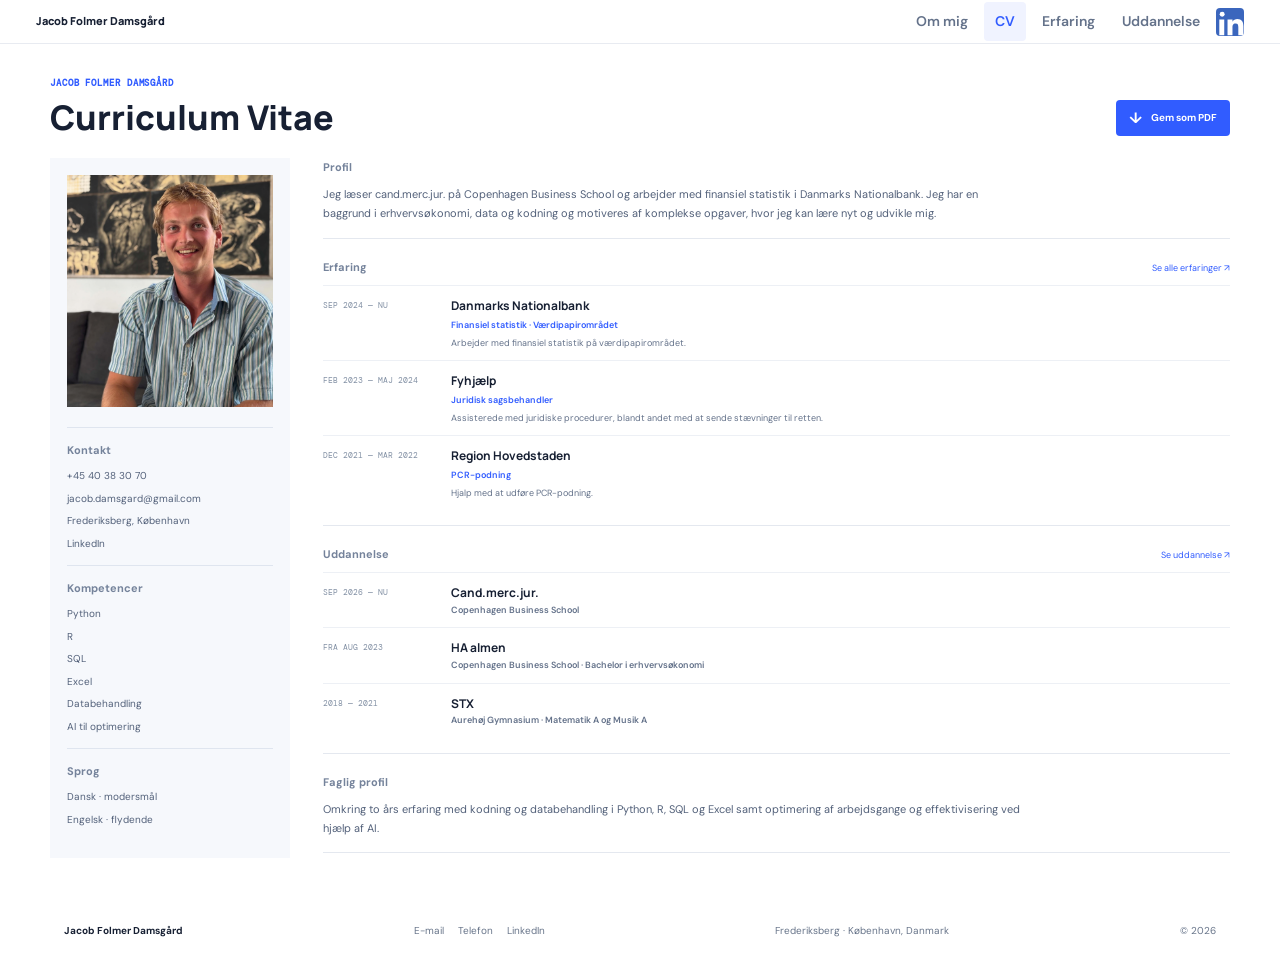
==== commit 68d10f38: "Refine LinkedIn navigation mark" ====
--- a/cv/index.html
+++ b/cv/index.html
@@ -9,7 +9,7 @@
     <link rel="preconnect" href="https://fonts.googleapis.com" />
     <link rel="preconnect" href="https://fonts.gstatic.com" crossorigin />
     <link href="https://fonts.googleapis.com/css2?family=DM+Mono:wght@400;500&family=DM+Sans:wght@400;500;600;700&family=Manrope:wght@400;500;600;700;800&display=swap" rel="stylesheet" />
-    <link rel="stylesheet" href="../styles.css?v=linkedin-logo-34" />
+    <link rel="stylesheet" href="../styles.css?v=linkedin-mark-28" />
     <script src="../site.js" defer></script>
   </head>
   <body data-page="cv">
--- a/styles.css
+++ b/styles.css
@@ -160,9 +160,8 @@
 .main-nav a:focus-visible { outline: 2px solid #315cff; outline-offset: 2px; }
 .main-nav a.is-current { background: #f0f3ff; }
 .main-nav a.is-current::after { display: none; }
-.main-nav .nav-linkedin { display: inline-grid; width: 34px; height: 34px; place-items: center; padding: 0; border-radius: 3px; background: #405de6; color: #fff; font-family: Arial, sans-serif; font-size: 20px; font-weight: 700; line-height: 1; }
-.main-nav .nav-linkedin:hover, .main-nav .nav-linkedin:focus-visible { background: #004182; color: #fff; }
-.main-nav .nav-linkedin span { transform: translateY(1px); letter-spacing: -1px; }
+.main-nav .nav-linkedin { display: block; width: 28px; height: 28px; padding: 0; border-radius: 4px; background: #3b66bd url("data:image/svg+xml,%3Csvg xmlns='http://www.w3.org/2000/svg' viewBox='0 0 34 34'%3E%3Crect width='34' height='34' rx='2.5' fill='%233b66bd'/%3E%3Ccircle cx='7.5' cy='7.5' r='3' fill='%23fff'/%3E%3Cpath d='M4 14h6v19H4zm10 0h6v2.6c1.2-2 3.3-3.1 6-3.1 5.3 0 7.3 3.5 7.3 8.8V33h-6.2v-9.2c0-2.9-.3-4.9-3.3-4.9-3.2 0-3.8 2.4-3.8 4.8V33H14z' fill='%23fff'/%3E%3C/svg%3E") center / contain no-repeat; color: transparent; font-size: 0; }
+.main-nav .nav-linkedin:hover, .main-nav .nav-linkedin:focus-visible { background-color: #004182; filter: brightness(.9); }
 .nav-spacer { width: 0; }
 
 .about-hero { display: grid; grid-template-columns: minmax(0, 1fr) 280px; gap: 70px; align-items: center; width: min(100% - 72px, 1180px); min-height: 450px; margin: 0 auto; padding: 48px 0 55px; }
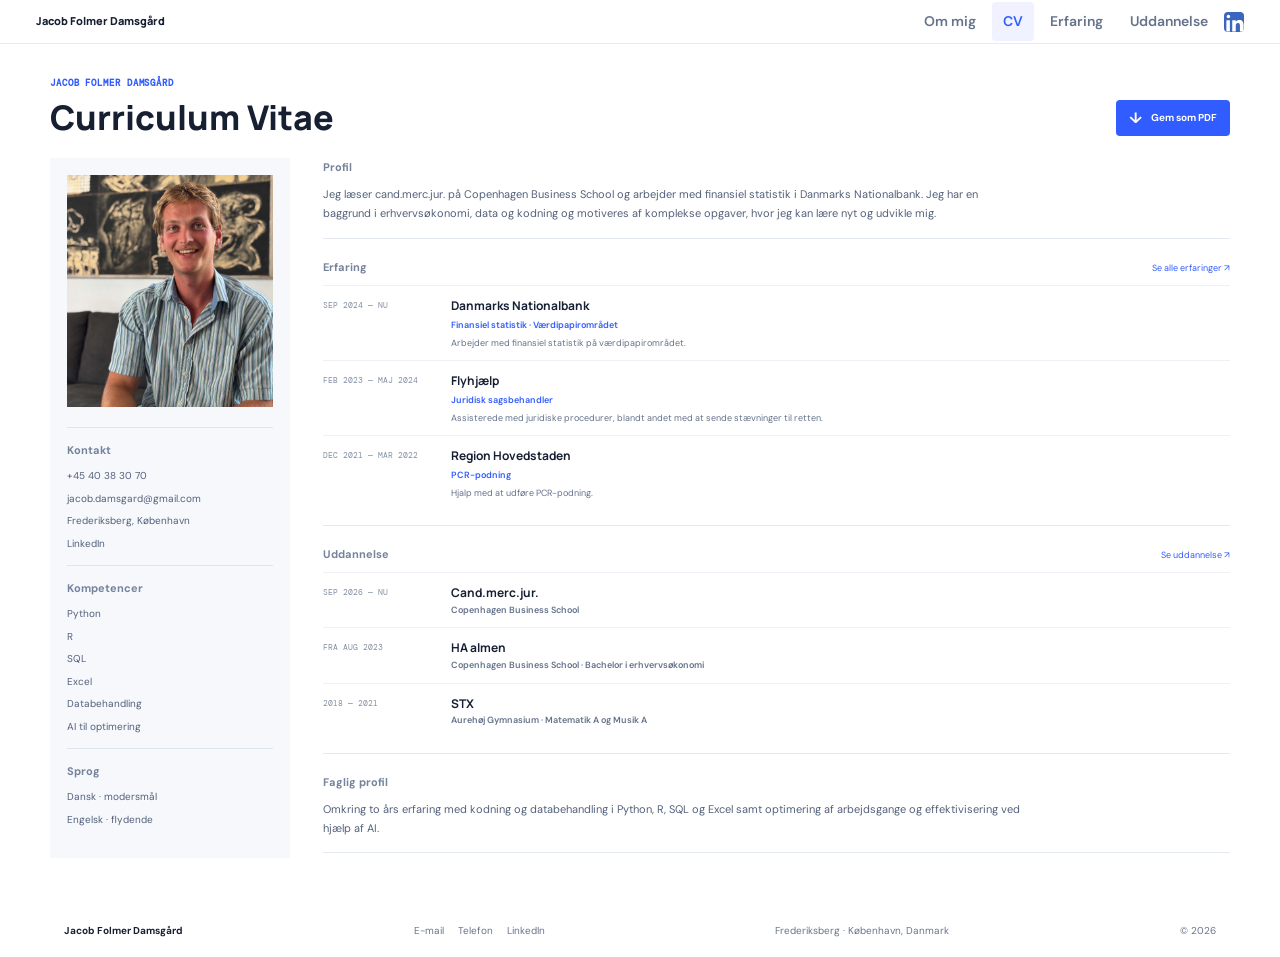
==== commit 9cfdbc63: "Reduce LinkedIn icon and correct employer name" ====
--- a/cv/index.html
+++ b/cv/index.html
@@ -39,7 +39,7 @@
           <section class="cv-section"><h2>Profil</h2><p>Jeg læser cand.merc.jur. på Copenhagen Business School og arbejder med finansiel statistik i Danmarks Nationalbank. Jeg har en baggrund i erhvervsøkonomi, data og kodning og motiveres af komplekse opgaver, hvor jeg kan lære nyt og udvikle mig.</p></section>
           <section class="cv-section"><div class="cv-section-title"><h2>Erfaring</h2><a href="../experience/">Se alle erfaringer ↗</a></div>
             <article class="cv-entry"><div class="cv-entry-meta">SEP 2024 — NU</div><div><h3>Danmarks Nationalbank</h3><p class="cv-role">Finansiel statistik · Værdipapirområdet</p><p>Arbejder med finansiel statistik på værdipapirområdet.</p></div></article>
-            <article class="cv-entry"><div class="cv-entry-meta">FEB 2023 — MAJ 2024</div><div><h3>Fyhjælp</h3><p class="cv-role">Juridisk sagsbehandler</p><p>Assisterede med juridiske procedurer, blandt andet med at sende stævninger til retten.</p></div></article>
+            <article class="cv-entry"><div class="cv-entry-meta">FEB 2023 — MAJ 2024</div><div><h3>Flyhjælp</h3><p class="cv-role">Juridisk sagsbehandler</p><p>Assisterede med juridiske procedurer, blandt andet med at sende stævninger til retten.</p></div></article>
             <article class="cv-entry"><div class="cv-entry-meta">DEC 2021 — MAR 2022</div><div><h3>Region Hovedstaden</h3><p class="cv-role">PCR-podning</p><p>Hjalp med at udføre PCR-podning.</p></div></article>
           </section>
           <section class="cv-section"><div class="cv-section-title"><h2>Uddannelse</h2><a href="../education/">Se uddannelse ↗</a></div>
--- a/styles.css
+++ b/styles.css
@@ -160,7 +160,7 @@
 .main-nav a:focus-visible { outline: 2px solid #315cff; outline-offset: 2px; }
 .main-nav a.is-current { background: #f0f3ff; }
 .main-nav a.is-current::after { display: none; }
-.main-nav .nav-linkedin { display: block; width: 28px; height: 28px; padding: 0; border-radius: 4px; background: #3b66bd url("data:image/svg+xml,%3Csvg xmlns='http://www.w3.org/2000/svg' viewBox='0 0 34 34'%3E%3Crect width='34' height='34' rx='2.5' fill='%233b66bd'/%3E%3Ccircle cx='7.5' cy='7.5' r='3' fill='%23fff'/%3E%3Cpath d='M4 14h6v19H4zm10 0h6v2.6c1.2-2 3.3-3.1 6-3.1 5.3 0 7.3 3.5 7.3 8.8V33h-6.2v-9.2c0-2.9-.3-4.9-3.3-4.9-3.2 0-3.8 2.4-3.8 4.8V33H14z' fill='%23fff'/%3E%3C/svg%3E") center / contain no-repeat; color: transparent; font-size: 0; }
+.main-nav .nav-linkedin { display: block; width: 20px; height: 20px; padding: 0; border-radius: 4px; background: #3b66bd url("data:image/svg+xml,%3Csvg xmlns='http://www.w3.org/2000/svg' viewBox='0 0 34 34'%3E%3Crect width='34' height='34' rx='2.5' fill='%233b66bd'/%3E%3Ccircle cx='7.5' cy='7.5' r='3' fill='%23fff'/%3E%3Cpath d='M4 14h6v19H4zm10 0h6v2.6c1.2-2 3.3-3.1 6-3.1 5.3 0 7.3 3.5 7.3 8.8V33h-6.2v-9.2c0-2.9-.3-4.9-3.3-4.9-3.2 0-3.8 2.4-3.8 4.8V33H14z' fill='%23fff'/%3E%3C/svg%3E") center / contain no-repeat; color: transparent; font-size: 0; }
 .main-nav .nav-linkedin:hover, .main-nav .nav-linkedin:focus-visible { background-color: #004182; filter: brightness(.9); }
 .nav-spacer { width: 0; }
 
@@ -358,7 +358,7 @@
   .main-nav.is-open { display: flex; flex-direction: column; }
   .main-nav a { padding: 11px 0; border-bottom: 1px solid rgba(29, 41, 37, .08); }
   .main-nav a.is-current::after { right: auto; width: 25px; }
-  .main-nav .nav-linkedin { align-self: flex-start; width: 28px; height: 28px; margin-top: 9px; padding: 0; border-bottom: 0; }
+  .main-nav .nav-linkedin { align-self: flex-start; width: 20px; height: 20px; margin-top: 9px; padding: 0; border-bottom: 0; }
   .contact-link { font-size: 0; }
   .contact-dot { width: 9px; height: 9px; }
   .hero { grid-template-columns: 145px minmax(0, 1fr); gap: 28px; min-height: 580px; padding: 70px 28px 82px; }
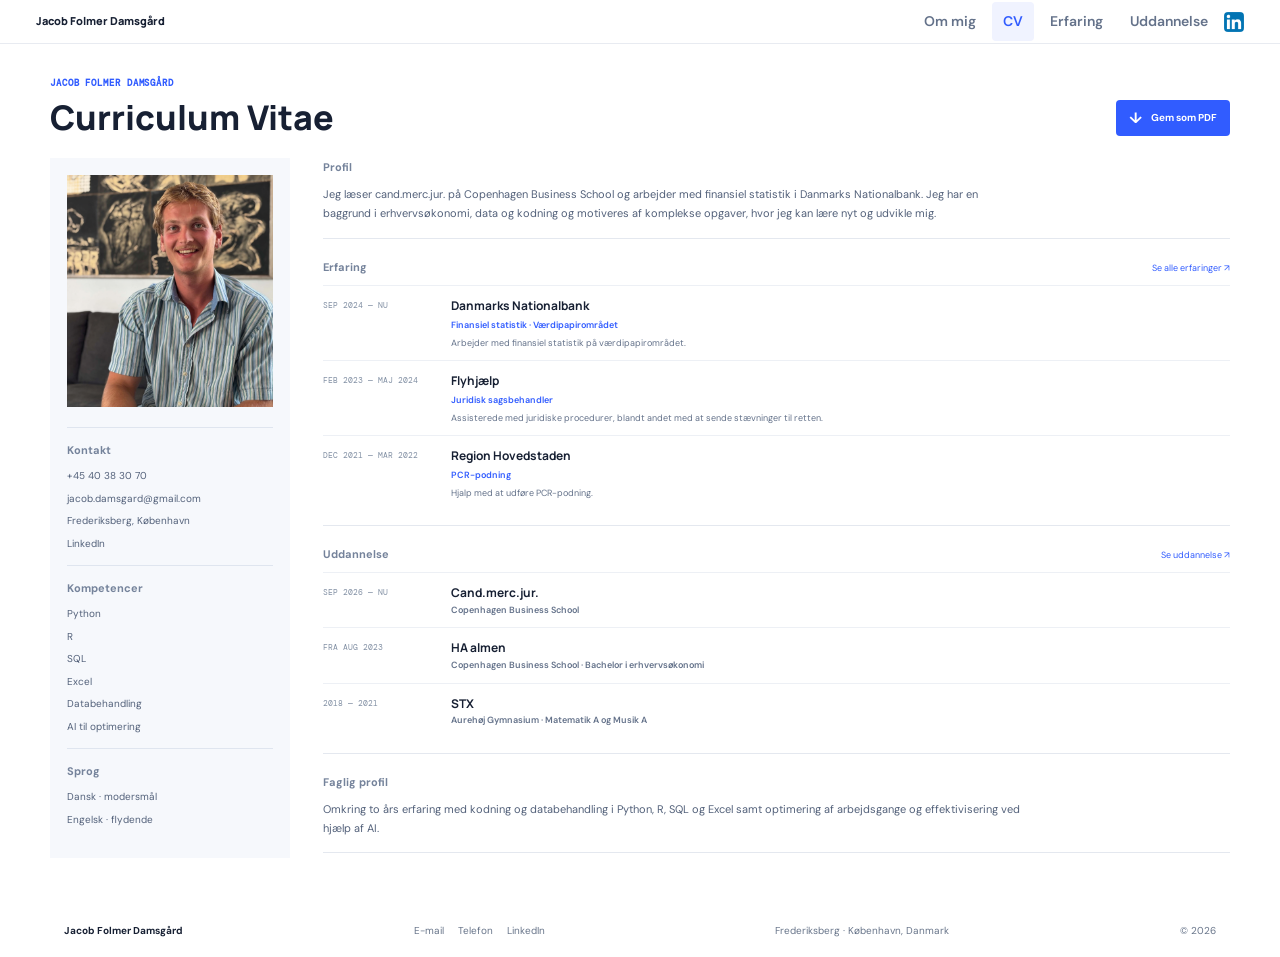
==== commit 7b0c152f: "Use authentic LinkedIn logo asset" ====
--- a/cv/index.html
+++ b/cv/index.html
@@ -9,7 +9,7 @@
     <link rel="preconnect" href="https://fonts.googleapis.com" />
     <link rel="preconnect" href="https://fonts.gstatic.com" crossorigin />
     <link href="https://fonts.googleapis.com/css2?family=DM+Mono:wght@400;500&family=DM+Sans:wght@400;500;600;700&family=Manrope:wght@400;500;600;700;800&display=swap" rel="stylesheet" />
-    <link rel="stylesheet" href="../styles.css?v=linkedin-mark-28" />
+    <link rel="stylesheet" href="../styles.css?v=linkedin-official-20" />
     <script src="../site.js" defer></script>
   </head>
   <body data-page="cv">
--- a/styles.css
+++ b/styles.css
@@ -160,7 +160,7 @@
 .main-nav a:focus-visible { outline: 2px solid #315cff; outline-offset: 2px; }
 .main-nav a.is-current { background: #f0f3ff; }
 .main-nav a.is-current::after { display: none; }
-.main-nav .nav-linkedin { display: block; width: 20px; height: 20px; padding: 0; border-radius: 4px; background: #3b66bd url("data:image/svg+xml,%3Csvg xmlns='http://www.w3.org/2000/svg' viewBox='0 0 34 34'%3E%3Crect width='34' height='34' rx='2.5' fill='%233b66bd'/%3E%3Ccircle cx='7.5' cy='7.5' r='3' fill='%23fff'/%3E%3Cpath d='M4 14h6v19H4zm10 0h6v2.6c1.2-2 3.3-3.1 6-3.1 5.3 0 7.3 3.5 7.3 8.8V33h-6.2v-9.2c0-2.9-.3-4.9-3.3-4.9-3.2 0-3.8 2.4-3.8 4.8V33H14z' fill='%23fff'/%3E%3C/svg%3E") center / contain no-repeat; color: transparent; font-size: 0; }
+.main-nav .nav-linkedin { display: block; width: 20px; height: 20px; padding: 0; border-radius: 4px; background: transparent url("linkedin-logo.png") center / contain no-repeat; color: transparent; font-size: 0; }
 .main-nav .nav-linkedin:hover, .main-nav .nav-linkedin:focus-visible { background-color: #004182; filter: brightness(.9); }
 .nav-spacer { width: 0; }
 
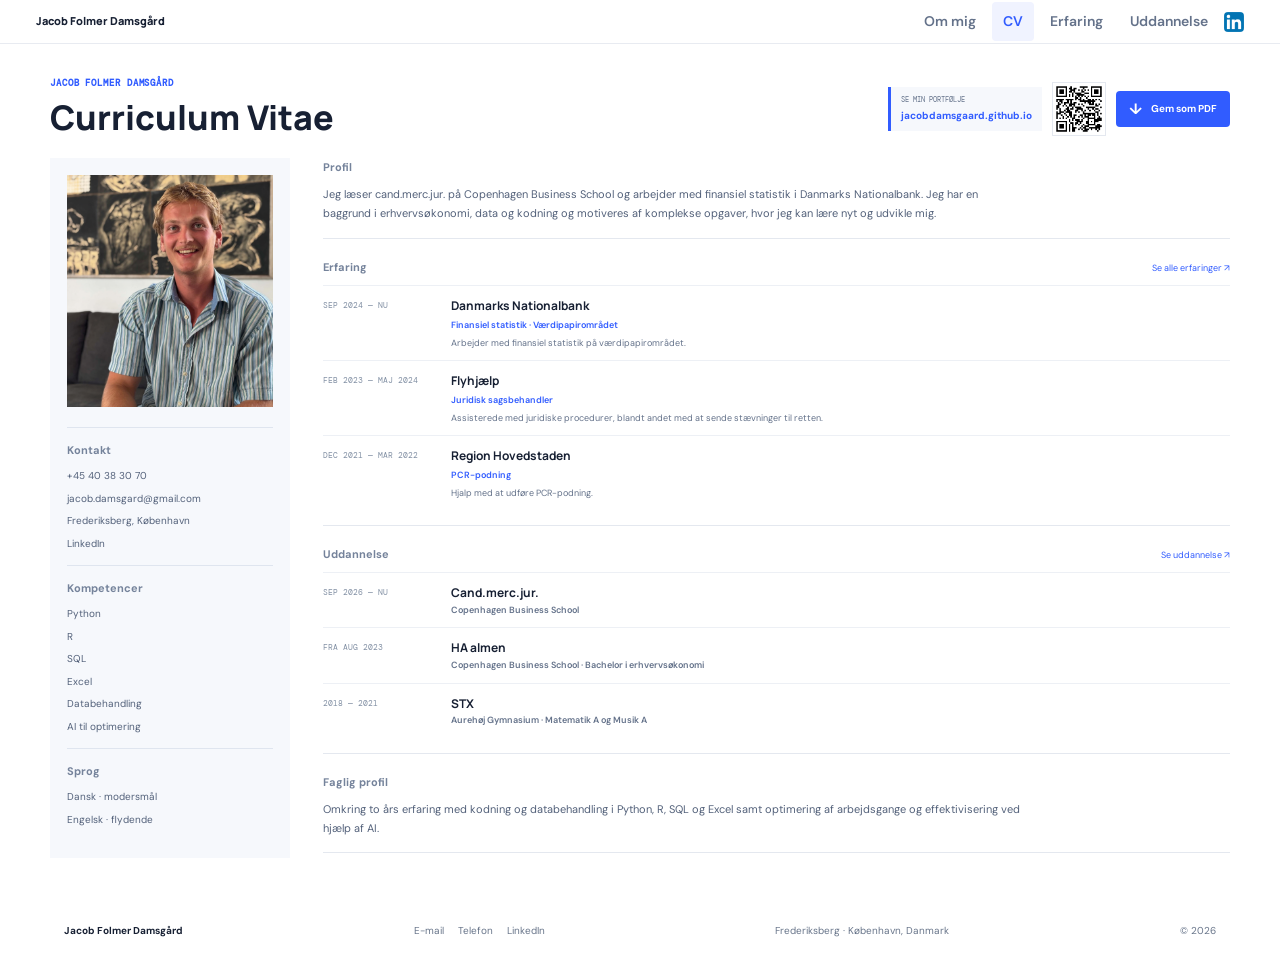
==== commit 0891d4dd: "Add portfolio link and QR to CV" ====
--- a/cv/index.html
+++ b/cv/index.html
@@ -9,7 +9,7 @@
     <link rel="preconnect" href="https://fonts.googleapis.com" />
     <link rel="preconnect" href="https://fonts.gstatic.com" crossorigin />
     <link href="https://fonts.googleapis.com/css2?family=DM+Mono:wght@400;500&family=DM+Sans:wght@400;500;600;700&family=Manrope:wght@400;500;600;700;800&display=swap" rel="stylesheet" />
-    <link rel="stylesheet" href="../styles.css?v=linkedin-official-20" />
+    <link rel="stylesheet" href="../styles.css?v=cv-portfolio-qr-1" />
     <script src="../site.js" defer></script>
   </head>
   <body data-page="cv">
@@ -26,7 +26,16 @@
     <main class="cv-page" id="indhold">
       <div class="page-title-row cv-title-row">
         <div><p class="page-eyebrow">JACOB FOLMER DAMSGÅRD</p><h1>Curriculum Vitae</h1></div>
-        <button class="download-button" type="button" data-print><span aria-hidden="true">↓</span> Gem som PDF</button>
+        <div class="cv-title-actions">
+          <a class="cv-portfolio-link" href="https://jacobdamsgaard.github.io/" target="_blank" rel="noreferrer">
+            <span>SE MIN PORTFØLJE</span>
+            <strong>jacobdamsgaard.github.io</strong>
+          </a>
+          <a class="cv-portfolio-qr" href="https://jacobdamsgaard.github.io/" target="_blank" rel="noreferrer" aria-label="Åbn min portefølje">
+            <img src="../portfolio-qr.png" alt="QR-kode til jacobdamsgaard.github.io" />
+          </a>
+          <button class="download-button" type="button" data-print><span aria-hidden="true">↓</span> Gem som PDF</button>
+        </div>
       </div>
       <div class="cv-layout">
         <aside class="cv-sidebar">
--- a/styles.css
+++ b/styles.css
@@ -273,6 +273,12 @@
 
 .cv-page { padding: 32px 0 48px; }
 .page-title-row { display: flex; justify-content: space-between; align-items: end; gap: 20px; margin-bottom: 22px; }
+.cv-title-actions { display: flex; align-items: center; gap: 10px; }
+.cv-portfolio-link { display: grid; gap: 2px; padding: 7px 10px; border-left: 3px solid #315cff; background: #f6f8fc; }
+.cv-portfolio-link span { color: #64728a; font-family: var(--mono); font-size: 7px; }
+.cv-portfolio-link strong { color: #315cff; font-size: 10px; }
+.cv-portfolio-qr { display: block; width: 54px; height: 54px; padding: 3px; border: 1px solid #e4e8ef; background: #fff; }
+.cv-portfolio-qr img { display: block; width: 100%; height: 100%; }
 .page-title-row h1 { margin-bottom: 0; font-size: 34px; }
 .download-button { display: inline-flex; align-items: center; gap: 9px; min-height: 36px; padding: 0 13px; border: 0; border-radius: 4px; background: #315cff; color: #fff; cursor: pointer; font-size: 10px; font-weight: 700; }
 .download-button:hover { background: #294bd0; }
@@ -315,6 +321,7 @@
   .footer-contact { order: 4; width: 100%; }
   .cv-page { padding-top: 25px; }
   .page-title-row { align-items: start; flex-direction: column; }
+  .cv-title-actions { flex-wrap: wrap; }
   .cv-layout { grid-template-columns: 1fr; gap: 22px; }
   .cv-sidebar { display: grid; grid-template-columns: 92px 1fr; gap: 0 15px; }
   .cv-photo { grid-row: span 3; width: 92px; aspect-ratio: 1; margin: 0; }
@@ -329,6 +336,11 @@
   .topbar, .footer, .download-button, .skip-link, .cv-section-title a { display: none !important; }
   .cv-page { width: 100%; max-width: none; padding: 0; }
   .page-title-row { margin-bottom: 12px; }
+  .cv-title-actions { gap: 6px; }
+  .cv-portfolio-link { padding: 5px 7px; }
+  .cv-portfolio-link span { font-size: 6pt; }
+  .cv-portfolio-link strong { font-size: 8pt; }
+  .cv-portfolio-qr { width: 48px; height: 48px; }
   .page-title-row h1 { font-size: 22pt; }
   .cv-layout { grid-template-columns: 185px 1fr; gap: 20px; }
   .cv-sidebar { padding: 12px; background: #f4f6fa !important; print-color-adjust: exact; }
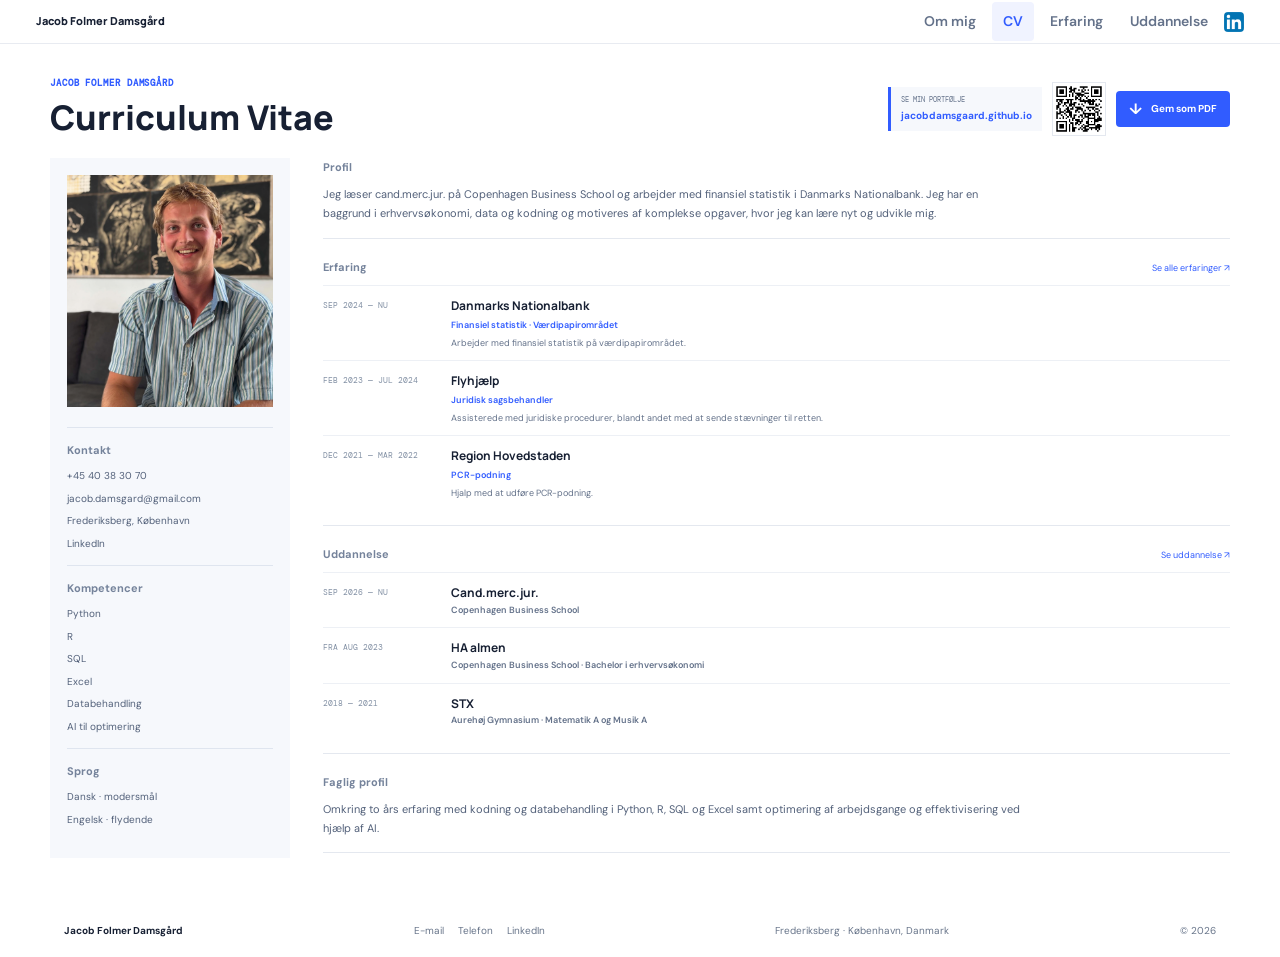
==== commit d9ce49d2: "Extend Flyhjælp end date to July 2024" ====
--- a/cv/index.html
+++ b/cv/index.html
@@ -48,7 +48,7 @@
           <section class="cv-section"><h2>Profil</h2><p>Jeg læser cand.merc.jur. på Copenhagen Business School og arbejder med finansiel statistik i Danmarks Nationalbank. Jeg har en baggrund i erhvervsøkonomi, data og kodning og motiveres af komplekse opgaver, hvor jeg kan lære nyt og udvikle mig.</p></section>
           <section class="cv-section"><div class="cv-section-title"><h2>Erfaring</h2><a href="../experience/">Se alle erfaringer ↗</a></div>
             <article class="cv-entry"><div class="cv-entry-meta">SEP 2024 — NU</div><div><h3>Danmarks Nationalbank</h3><p class="cv-role">Finansiel statistik · Værdipapirområdet</p><p>Arbejder med finansiel statistik på værdipapirområdet.</p></div></article>
-            <article class="cv-entry"><div class="cv-entry-meta">FEB 2023 — MAJ 2024</div><div><h3>Flyhjælp</h3><p class="cv-role">Juridisk sagsbehandler</p><p>Assisterede med juridiske procedurer, blandt andet med at sende stævninger til retten.</p></div></article>
+            <article class="cv-entry"><div class="cv-entry-meta">FEB 2023 — JUL 2024</div><div><h3>Flyhjælp</h3><p class="cv-role">Juridisk sagsbehandler</p><p>Assisterede med juridiske procedurer, blandt andet med at sende stævninger til retten.</p></div></article>
             <article class="cv-entry"><div class="cv-entry-meta">DEC 2021 — MAR 2022</div><div><h3>Region Hovedstaden</h3><p class="cv-role">PCR-podning</p><p>Hjalp med at udføre PCR-podning.</p></div></article>
           </section>
           <section class="cv-section"><div class="cv-section-title"><h2>Uddannelse</h2><a href="../education/">Se uddannelse ↗</a></div>
